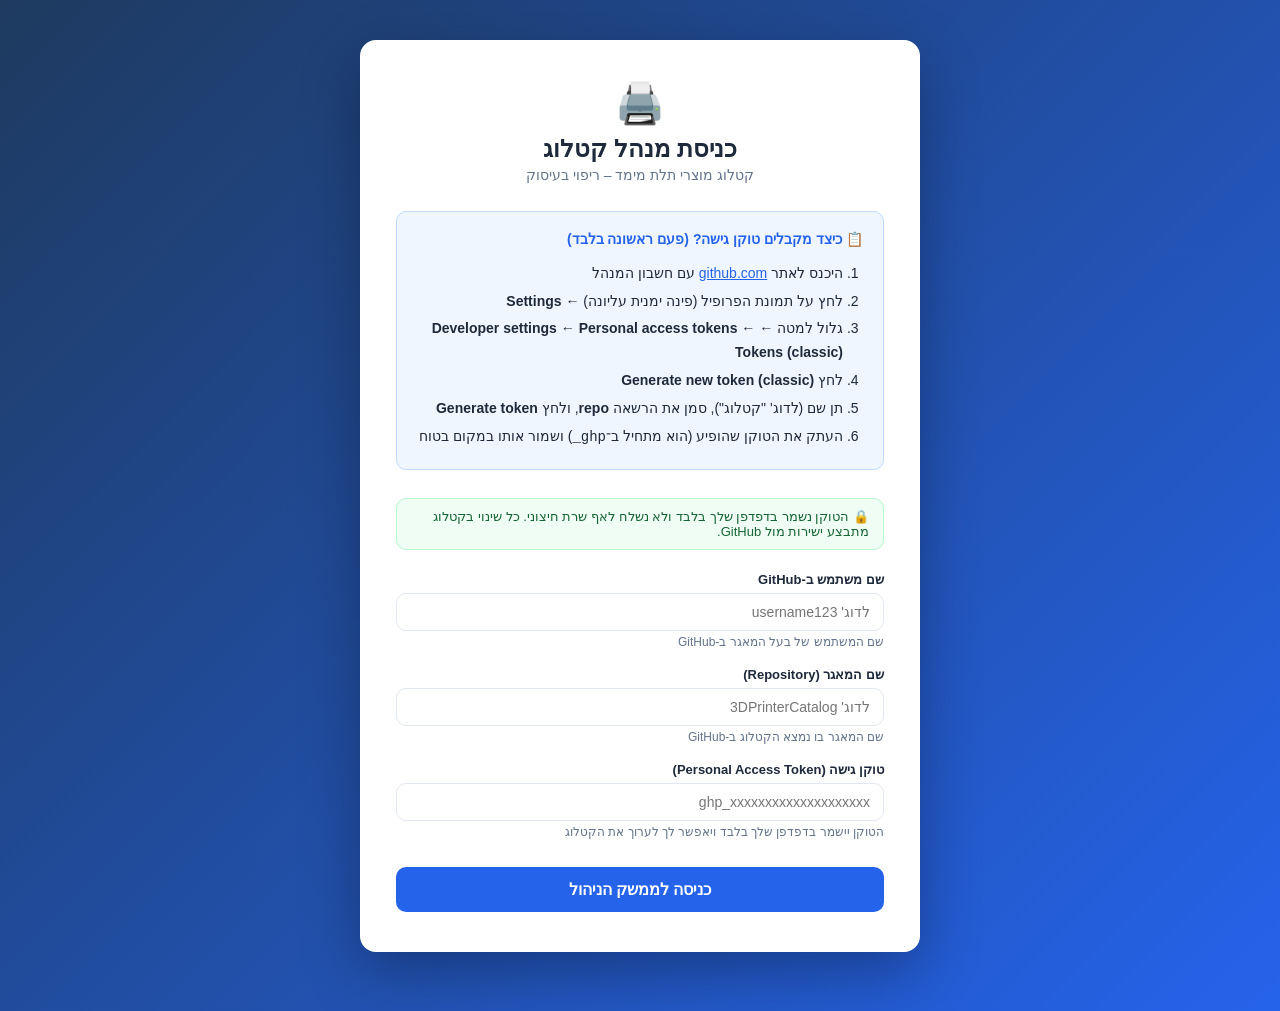
==== admin.html @ b7395b2d "Add Hebrew admin panel; load catalog from products.json Made-with: Cursor" ====
<!DOCTYPE html>
<html lang="he" dir="rtl">
<head>
    <meta charset="UTF-8" />
    <meta name="viewport" content="width=device-width, initial-scale=1.0" />
    <title>ניהול הקטלוג</title>
    <style>
        *, *::before, *::after { box-sizing: border-box; margin: 0; padding: 0; }

        :root {
            --primary: #2563eb;
            --primary-dark: #1d4ed8;
            --danger: #dc2626;
            --danger-dark: #b91c1c;
            --success: #16a34a;
            --bg: #f1f5f9;
            --card: #ffffff;
            --border: #e2e8f0;
            --text: #1e293b;
            --muted: #64748b;
            --radius: 10px;
        }

        body {
            font-family: 'Segoe UI', Arial, sans-serif;
            background: var(--bg);
            color: var(--text);
            min-height: 100vh;
            direction: rtl;
        }

        .hidden { display: none !important; }

        /* ── Loading Overlay ─────────────────────────────────── */
        #loadingOverlay {
            position: fixed; inset: 0;
            background: rgba(0,0,0,0.45);
            display: flex; align-items: center; justify-content: center;
            z-index: 9999;
        }
        .spinner {
            width: 52px; height: 52px;
            border: 5px solid rgba(255,255,255,0.3);
            border-top-color: #fff;
            border-radius: 50%;
            animation: spin 0.8s linear infinite;
        }
        .spinner-label {
            color: #fff; margin-top: 14px; font-size: 15px;
        }
        .spinner-wrap { text-align: center; }
        @keyframes spin { to { transform: rotate(360deg); } }

        /* ── Toast ──────────────────────────────────────────── */
        .toast {
            position: fixed; bottom: 24px; left: 50%; transform: translateX(-50%);
            padding: 13px 28px; border-radius: var(--radius);
            color: #fff; font-size: 15px; font-weight: 600;
            z-index: 9998; box-shadow: 0 4px 20px rgba(0,0,0,0.2);
            transition: opacity 0.4s;
        }
        .toast-success { background: var(--success); }
        .toast-error   { background: var(--danger); }

        /* ── Login Screen ───────────────────────────────────── */
        #loginScreen {
            min-height: 100vh;
            display: flex; align-items: flex-start; justify-content: center;
            padding: 40px 16px 60px;
            background: linear-gradient(135deg, #1e3a5f 0%, #2563eb 100%);
        }
        .login-card {
            background: var(--card);
            border-radius: 16px;
            padding: 40px 36px;
            max-width: 560px; width: 100%;
            box-shadow: 0 20px 60px rgba(0,0,0,0.3);
        }
        .login-logo {
            font-size: 40px; text-align: center; margin-bottom: 8px;
        }
        .login-card h1 {
            text-align: center; font-size: 24px; margin-bottom: 4px; color: var(--text);
        }
        .login-subtitle {
            text-align: center; color: var(--muted); margin-bottom: 28px; font-size: 14px;
        }
        .instructions-box {
            background: #eff6ff;
            border: 1px solid #bfdbfe;
            border-radius: var(--radius);
            padding: 16px 20px;
            margin-bottom: 28px;
            font-size: 14px;
            line-height: 1.7;
        }
        .instructions-box h3 {
            font-size: 14px; margin-bottom: 10px; color: var(--primary);
        }
        .instructions-box ol { padding-right: 20px; }
        .instructions-box li { margin-bottom: 4px; }
        .instructions-box a { color: var(--primary); }
        .security-note {
            background: #f0fdf4;
            border: 1px solid #bbf7d0;
            border-radius: var(--radius);
            padding: 10px 14px;
            font-size: 13px;
            color: #166534;
            margin-bottom: 22px;
        }

        /* ── Forms (shared) ─────────────────────────────────── */
        .field { margin-bottom: 18px; }
        .field label {
            display: block; font-size: 13px; font-weight: 600;
            margin-bottom: 6px; color: var(--text);
        }
        .field small {
            display: block; font-size: 12px; color: var(--muted); margin-top: 4px;
        }
        input[type="text"], input[type="password"], textarea, select {
            width: 100%; padding: 10px 13px;
            border: 1.5px solid var(--border); border-radius: var(--radius);
            font-size: 14px; font-family: inherit; color: var(--text);
            background: #fff; direction: rtl;
            transition: border-color 0.2s;
        }
        input:focus, textarea:focus, select:focus {
            outline: none; border-color: var(--primary);
        }
        textarea { resize: vertical; min-height: 90px; }

        .btn {
            display: inline-flex; align-items: center; justify-content: center;
            gap: 6px; padding: 10px 20px; border-radius: var(--radius);
            font-size: 14px; font-weight: 600; cursor: pointer;
            border: none; transition: background 0.2s, transform 0.1s;
        }
        .btn:active { transform: scale(0.97); }
        .btn-primary { background: var(--primary); color: #fff; }
        .btn-primary:hover { background: var(--primary-dark); }
        .btn-danger  { background: var(--danger);  color: #fff; }
        .btn-danger:hover  { background: var(--danger-dark); }
        .btn-ghost   { background: transparent; color: var(--muted); border: 1.5px solid var(--border); }
        .btn-ghost:hover   { background: var(--bg); }
        .btn-full { width: 100%; padding: 13px; font-size: 16px; }

        .error-msg {
            background: #fef2f2; border: 1px solid #fecaca;
            color: var(--danger); border-radius: var(--radius);
            padding: 10px 14px; font-size: 13px; margin-top: 12px;
        }

        /* ── Main Screen ────────────────────────────────────── */
        #mainScreen { min-height: 100vh; display: flex; flex-direction: column; }

        header {
            background: var(--primary);
            color: #fff;
            padding: 0 28px;
            height: 60px;
            display: flex; align-items: center; justify-content: space-between;
            box-shadow: 0 2px 8px rgba(0,0,0,0.15);
            position: sticky; top: 0; z-index: 100;
        }
        .header-left { display: flex; align-items: center; gap: 14px; }
        header h1 { font-size: 18px; font-weight: 700; }
        .repo-label {
            background: rgba(255,255,255,0.2);
            padding: 3px 10px; border-radius: 20px;
            font-size: 12px; font-family: monospace;
        }

        main { flex: 1; padding: 28px; max-width: 1200px; margin: 0 auto; width: 100%; }

        .toolbar {
            display: flex; align-items: center; justify-content: space-between;
            margin-bottom: 24px; flex-wrap: wrap; gap: 12px;
        }
        .product-count { font-size: 14px; color: var(--muted); }

        .product-grid {
            display: grid;
            grid-template-columns: repeat(auto-fill, minmax(300px, 1fr));
            gap: 18px;
        }
        .empty-state {
            grid-column: 1/-1; text-align: center;
            color: var(--muted); font-size: 16px; padding: 60px 0;
        }

        .product-card {
            background: var(--card);
            border: 1.5px solid var(--border);
            border-radius: var(--radius);
            display: flex; gap: 14px; padding: 14px;
            box-shadow: 0 1px 4px rgba(0,0,0,0.06);
            transition: box-shadow 0.2s;
        }
        .product-card:hover { box-shadow: 0 4px 16px rgba(0,0,0,0.1); }
        .product-thumb {
            flex-shrink: 0; width: 80px; height: 80px;
            border-radius: 8px; overflow: hidden;
            background: var(--bg);
        }
        .product-thumb img {
            width: 100%; height: 100%; object-fit: cover;
        }
        .product-info { flex: 1; min-width: 0; }
        .product-info strong { display: block; font-size: 15px; margin-bottom: 4px; }
        .category-badge {
            display: inline-block;
            background: #dbeafe; color: #1e40af;
            font-size: 11px; font-weight: 600;
            padding: 2px 8px; border-radius: 20px; margin-bottom: 6px;
        }
        .product-desc-preview {
            font-size: 12px; color: var(--muted); line-height: 1.5;
        }
        .card-imgs-count { font-size: 11px; color: var(--muted); margin-top: 5px; }
        .product-actions {
            display: flex; flex-direction: column; gap: 8px;
            justify-content: center;
        }
        .btn-edit {
            padding: 6px 12px; border-radius: 7px;
            background: #eff6ff; color: var(--primary);
            border: 1.5px solid #bfdbfe; cursor: pointer;
            font-size: 13px; font-weight: 600;
            transition: background 0.2s;
        }
        .btn-edit:hover { background: #dbeafe; }
        .btn-del {
            padding: 6px 12px; border-radius: 7px;
            background: #fef2f2; color: var(--danger);
            border: 1.5px solid #fecaca; cursor: pointer;
            font-size: 13px; font-weight: 600;
            transition: background 0.2s;
        }
        .btn-del:hover { background: #fee2e2; }

        /* ── Modal ──────────────────────────────────────────── */
        .modal-wrap {
            position: fixed; inset: 0; z-index: 500;
            display: flex; align-items: flex-start; justify-content: center;
            padding: 40px 16px;
        }
        .modal-backdrop {
            position: fixed; inset: 0;
            background: rgba(0,0,0,0.5); backdrop-filter: blur(2px);
        }
        .modal-panel {
            position: relative; z-index: 1;
            background: var(--card);
            border-radius: 16px;
            width: 100%; max-width: 560px;
            max-height: 90vh; overflow-y: auto;
            padding: 32px 28px;
            box-shadow: 0 20px 60px rgba(0,0,0,0.3);
        }
        .modal-panel h2 { font-size: 20px; margin-bottom: 24px; }

        .category-row {
            display: flex; gap: 10px; align-items: center;
        }
        .category-row select { flex: 1; }
        .new-cat-row {
            display: flex; gap: 8px; margin-top: 10px;
        }
        .new-cat-row input { flex: 1; }

        .img-section-label {
            font-size: 13px; font-weight: 600; margin-bottom: 8px; color: var(--text);
        }
        .img-chips { display: flex; flex-wrap: wrap; gap: 8px; margin-bottom: 12px; }
        .img-chip {
            display: flex; align-items: center; gap: 6px;
            background: var(--bg); border: 1.5px solid var(--border);
            border-radius: 8px; padding: 5px 8px;
        }
        .img-chip img {
            width: 36px; height: 36px; object-fit: cover;
            border-radius: 5px; background: #e2e8f0;
        }
        .img-chip-name {
            font-size: 11px; color: var(--muted); max-width: 120px;
            overflow: hidden; text-overflow: ellipsis; white-space: nowrap;
        }
        .img-chip-remove {
            background: none; border: none; cursor: pointer;
            color: var(--danger); font-size: 18px; line-height: 1;
            padding: 0 2px; font-weight: bold;
        }
        .img-chip-remove:hover { color: var(--danger-dark); }
        .no-imgs-note { font-size: 13px; color: var(--muted); margin-bottom: 10px; }
        .new-imgs-title {
            font-size: 12px; font-weight: 600; color: var(--primary);
            margin: 12px 0 8px;
        }

        .upload-btn-label {
            display: inline-flex; align-items: center; gap: 6px;
            background: var(--bg); border: 1.5px dashed var(--border);
            border-radius: var(--radius); padding: 9px 16px;
            cursor: pointer; font-size: 13px; font-weight: 600; color: var(--primary);
            transition: background 0.2s, border-color 0.2s;
        }
        .upload-btn-label:hover { background: #eff6ff; border-color: var(--primary); }

        .modal-footer {
            display: flex; gap: 10px; justify-content: flex-end;
            margin-top: 28px; padding-top: 20px;
            border-top: 1px solid var(--border);
        }

        /* ── Confirm Dialog ─────────────────────────────────── */
        .confirm-panel {
            position: relative; z-index: 1;
            background: var(--card); border-radius: 14px;
            padding: 32px 28px; max-width: 400px; width: 100%;
            box-shadow: 0 20px 60px rgba(0,0,0,0.3);
            text-align: center;
        }
        .confirm-panel p { font-size: 16px; margin-bottom: 24px; line-height: 1.6; }
        .confirm-panel strong { color: var(--danger); }
        .confirm-btns { display: flex; gap: 12px; justify-content: center; }

        @media (max-width: 600px) {
            .login-card { padding: 28px 18px; }
            main { padding: 16px; }
            .modal-panel { padding: 22px 16px; }
            header { padding: 0 14px; }
            header h1 { font-size: 15px; }
            .repo-label { display: none; }
        }
    </style>
</head>
<body>

<!-- ── Loading Overlay ──────────────────────────────────────── -->
<div id="loadingOverlay" class="hidden">
    <div class="spinner-wrap">
        <div class="spinner"></div>
        <p class="spinner-label">אנא המתן...</p>
    </div>
</div>

<!-- ── Toast ────────────────────────────────────────────────── -->
<div id="toast" class="toast toast-success hidden"></div>

<!-- ══════════════════════════════════════════════════════════
     LOGIN SCREEN
═══════════════════════════════════════════════════════════ -->
<div id="loginScreen">
    <div class="login-card">
        <div class="login-logo">🖨️</div>
        <h1>כניסת מנהל קטלוג</h1>
        <p class="login-subtitle">קטלוג מוצרי תלת מימד – ריפוי בעיסוק</p>

        <div class="instructions-box">
            <h3>📋 כיצד מקבלים טוקן גישה? (פעם ראשונה בלבד)</h3>
            <ol>
                <li>היכנס לאתר <a href="https://github.com" target="_blank">github.com</a> עם חשבון המנהל</li>
                <li>לחץ על תמונת הפרופיל (פינה ימנית עליונה) ← <strong>Settings</strong></li>
                <li>גלול למטה ← <strong>Developer settings</strong> ← <strong>Personal access tokens</strong> ← <strong>Tokens (classic)</strong></li>
                <li>לחץ <strong>Generate new token (classic)</strong></li>
                <li>תן שם (לדוג' "קטלוג"), סמן את הרשאה <strong>repo</strong>, ולחץ <strong>Generate token</strong></li>
                <li>העתק את הטוקן שהופיע (הוא מתחיל ב־<code>ghp_</code>) ושמור אותו במקום בטוח</li>
            </ol>
        </div>

        <div class="security-note">
            🔒 הטוקן נשמר בדפדפן שלך בלבד ולא נשלח לאף שרת חיצוני. כל שינוי בקטלוג מתבצע ישירות מול GitHub.
        </div>

        <form id="loginForm">
            <div class="field">
                <label>שם משתמש ב-GitHub</label>
                <input id="ownerInput" type="text" placeholder="לדוג' username123" autocomplete="username" required />
                <small>שם המשתמש של בעל המאגר ב-GitHub</small>
            </div>
            <div class="field">
                <label>שם המאגר (Repository)</label>
                <input id="repoInput" type="text" placeholder="לדוג' 3DPrinterCatalog" required />
                <small>שם המאגר בו נמצא הקטלוג ב-GitHub</small>
            </div>
            <div class="field">
                <label>טוקן גישה (Personal Access Token)</label>
                <input id="tokenInput" type="password" placeholder="ghp_xxxxxxxxxxxxxxxxxxxx" autocomplete="current-password" required />
                <small>הטוקן יישמר בדפדפן שלך בלבד ויאפשר לך לערוך את הקטלוג</small>
            </div>

            <div id="loginError" class="error-msg hidden"></div>

            <button type="submit" class="btn btn-primary btn-full" style="margin-top: 10px;">
                כניסה לממשק הניהול
            </button>
        </form>
    </div>
</div>

<!-- ══════════════════════════════════════════════════════════
     MAIN SCREEN
═══════════════════════════════════════════════════════════ -->
<div id="mainScreen" class="hidden">
    <header>
        <div class="header-left">
            <h1>🖨️ ניהול קטלוג</h1>
            <span class="repo-label" id="repoLabel"></span>
        </div>
        <button class="btn btn-ghost" style="color:#fff; border-color:rgba(255,255,255,0.4);" onclick="logout()">
            התנתק
        </button>
    </header>

    <main>
        <div class="toolbar">
            <button class="btn btn-primary" onclick="openAddModal()">
                ＋ הוסף מוצר חדש
            </button>
            <span class="product-count" id="productCount"></span>
        </div>

        <div id="productGrid" class="product-grid"></div>
    </main>
</div>

<!-- ══════════════════════════════════════════════════════════
     PRODUCT MODAL (Add / Edit)
═══════════════════════════════════════════════════════════ -->
<div id="productModal" class="modal-wrap hidden">
    <div class="modal-backdrop" onclick="closeModal()"></div>
    <div class="modal-panel">
        <h2 id="modalTitle">הוסף מוצר חדש</h2>

        <form id="productForm">
            <div class="field">
                <label>שם המוצר *</label>
                <input id="fName" type="text" placeholder="לדוג' מחזיק כוס" required />
            </div>

            <div class="field">
                <label>תיאור המוצר *</label>
                <textarea id="fDesc" placeholder="תיאור מפורט של המוצר, גדלים, שימושים..."></textarea>
            </div>

            <div class="field">
                <label>קטגוריה *</label>
                <div class="category-row">
                    <select id="fCategory"></select>
                    <button type="button" class="btn btn-ghost" style="white-space:nowrap;" onclick="toggleNewCat()">+ חדשה</button>
                </div>
                <div id="newCatRow" class="new-cat-row hidden">
                    <input id="fNewCat" type="text" placeholder="שם הקטגוריה החדשה..."
                        onkeydown="if(event.key==='Enter'){event.preventDefault();confirmNewCat();}" />
                    <button type="button" class="btn btn-primary" onclick="confirmNewCat()">אשר</button>
                </div>
            </div>

            <div class="field">
                <p class="img-section-label">תמונות קיימות</p>
                <div id="existingImgList" class="img-chips"></div>

                <label class="upload-btn-label" style="margin-top:8px;">
                    📎 הוסף תמונות חדשות
                    <input id="imgInput" type="file" accept="image/*" multiple
                        style="display:none" onchange="handleImgSelect(event)" />
                </label>

                <div id="newImgTitle" class="new-imgs-title hidden">תמונות חדשות להעלאה:</div>
                <div id="newImgList" class="img-chips" style="margin-top:0;"></div>
            </div>

            <div class="modal-footer">
                <button type="button" class="btn btn-ghost" onclick="closeModal()">ביטול</button>
                <button type="submit" class="btn btn-primary" id="submitBtn">שמור</button>
            </div>
        </form>
    </div>
</div>

<!-- ══════════════════════════════════════════════════════════
     DELETE CONFIRM DIALOG
═══════════════════════════════════════════════════════════ -->
<div id="confirmDialog" class="modal-wrap hidden">
    <div class="modal-backdrop" onclick="closeConfirm()"></div>
    <div class="confirm-panel">
        <p>האם אתה בטוח שברצונך למחוק את המוצר<br /><strong id="deleteProductName"></strong>?</p>
        <p style="font-size:13px; color:#64748b; margin-bottom:20px;">לא ניתן לבטל פעולה זו.</p>
        <div class="confirm-btns">
            <button class="btn btn-ghost" onclick="closeConfirm()">ביטול</button>
            <button class="btn btn-danger" onclick="confirmDelete()">כן, מחק</button>
        </div>
    </div>
</div>

<script src="admin.js"></script>
</body>
</html>
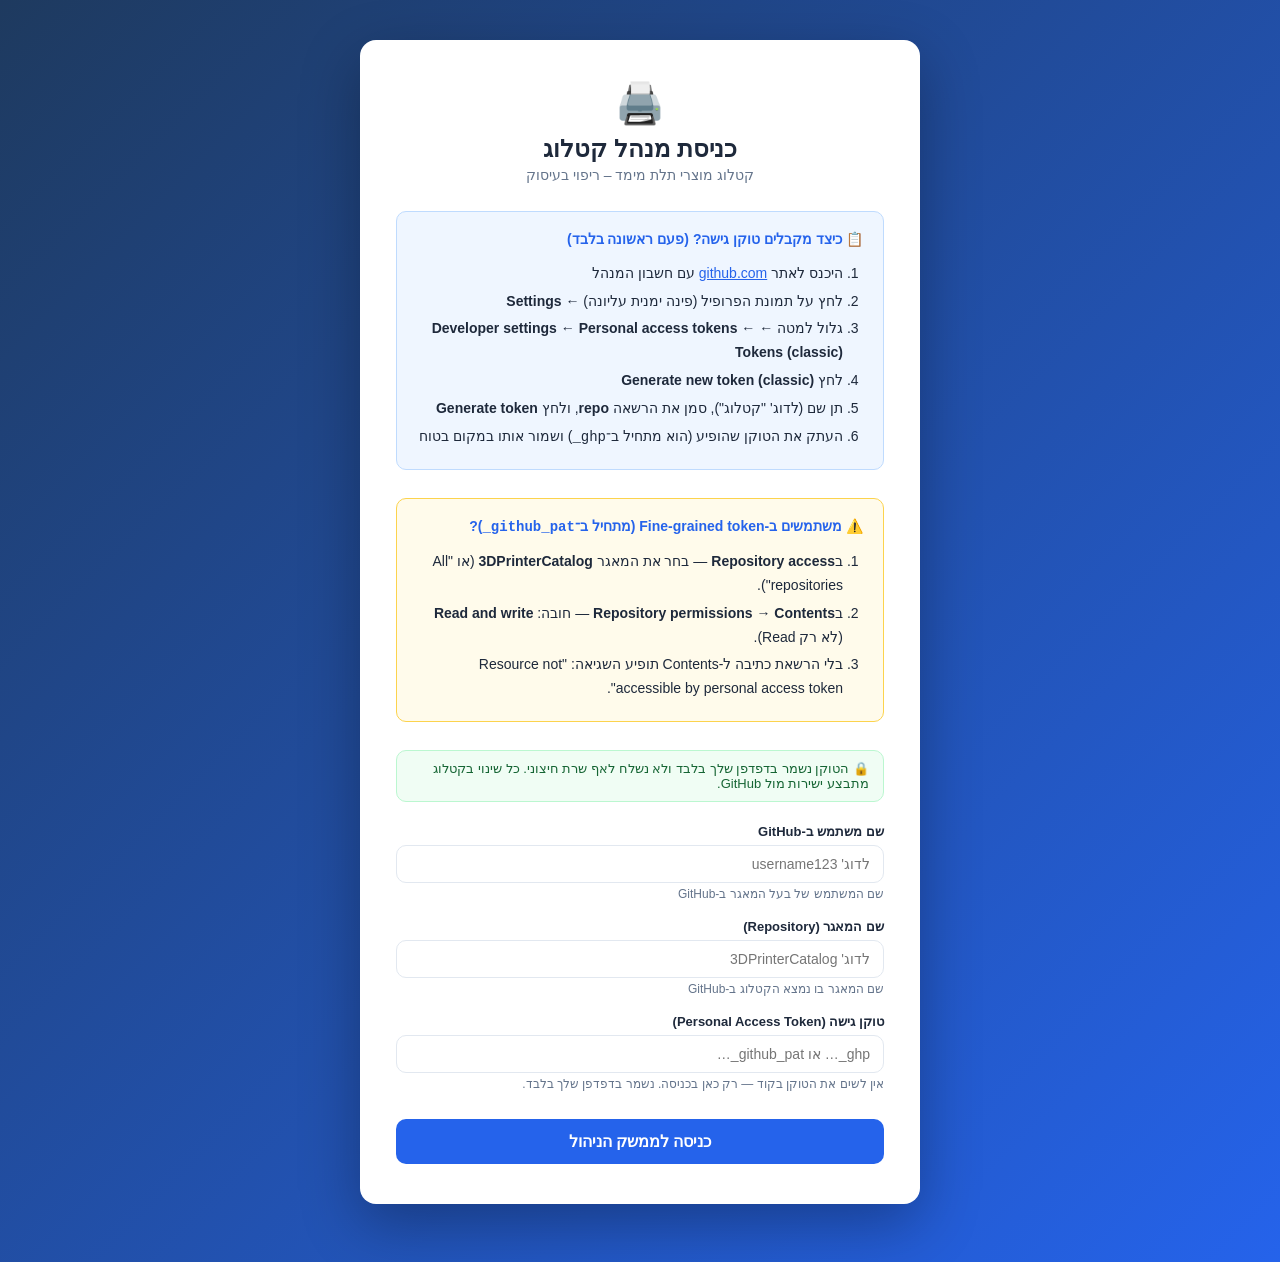
==== commit 2335e686: "Add instructions for Fine-grained Personal Access Tokens in admin panel and update token input place" ====
--- a/admin.html
+++ b/admin.html
@@ -370,6 +370,15 @@
             </ol>
         </div>
 
+        <div class="instructions-box" style="background:#fffbeb; border-color:#fcd34d;">
+            <h3>⚠️ משתמשים ב-Fine-grained token (מתחיל ב־<code>github_pat_</code>)?</h3>
+            <ol style="margin-top:8px;">
+                <li>ב<strong>Repository access</strong> — בחר את המאגר <strong>3DPrinterCatalog</strong> (או &quot;All repositories&quot;).</li>
+                <li>ב<strong>Repository permissions</strong> → <strong>Contents</strong> — חובה: <strong>Read and write</strong> (לא רק Read).</li>
+                <li>בלי הרשאת כתיבה ל-Contents תופיע השגיאה: &quot;Resource not accessible by personal access token&quot;.</li>
+            </ol>
+        </div>
+
         <div class="security-note">
             🔒 הטוקן נשמר בדפדפן שלך בלבד ולא נשלח לאף שרת חיצוני. כל שינוי בקטלוג מתבצע ישירות מול GitHub.
         </div>
@@ -387,8 +396,8 @@
             </div>
             <div class="field">
                 <label>טוקן גישה (Personal Access Token)</label>
-                <input id="tokenInput" type="password" placeholder="ghp_xxxxxxxxxxxxxxxxxxxx" autocomplete="current-password" required />
-                <small>הטוקן יישמר בדפדפן שלך בלבד ויאפשר לך לערוך את הקטלוג</small>
+                <input id="tokenInput" type="password" placeholder="ghp_… או github_pat_…" autocomplete="current-password" required />
+                <small>אין לשים את הטוקן בקוד — רק כאן בכניסה. נשמר בדפדפן שלך בלבד.</small>
             </div>
 
             <div id="loginError" class="error-msg hidden"></div>
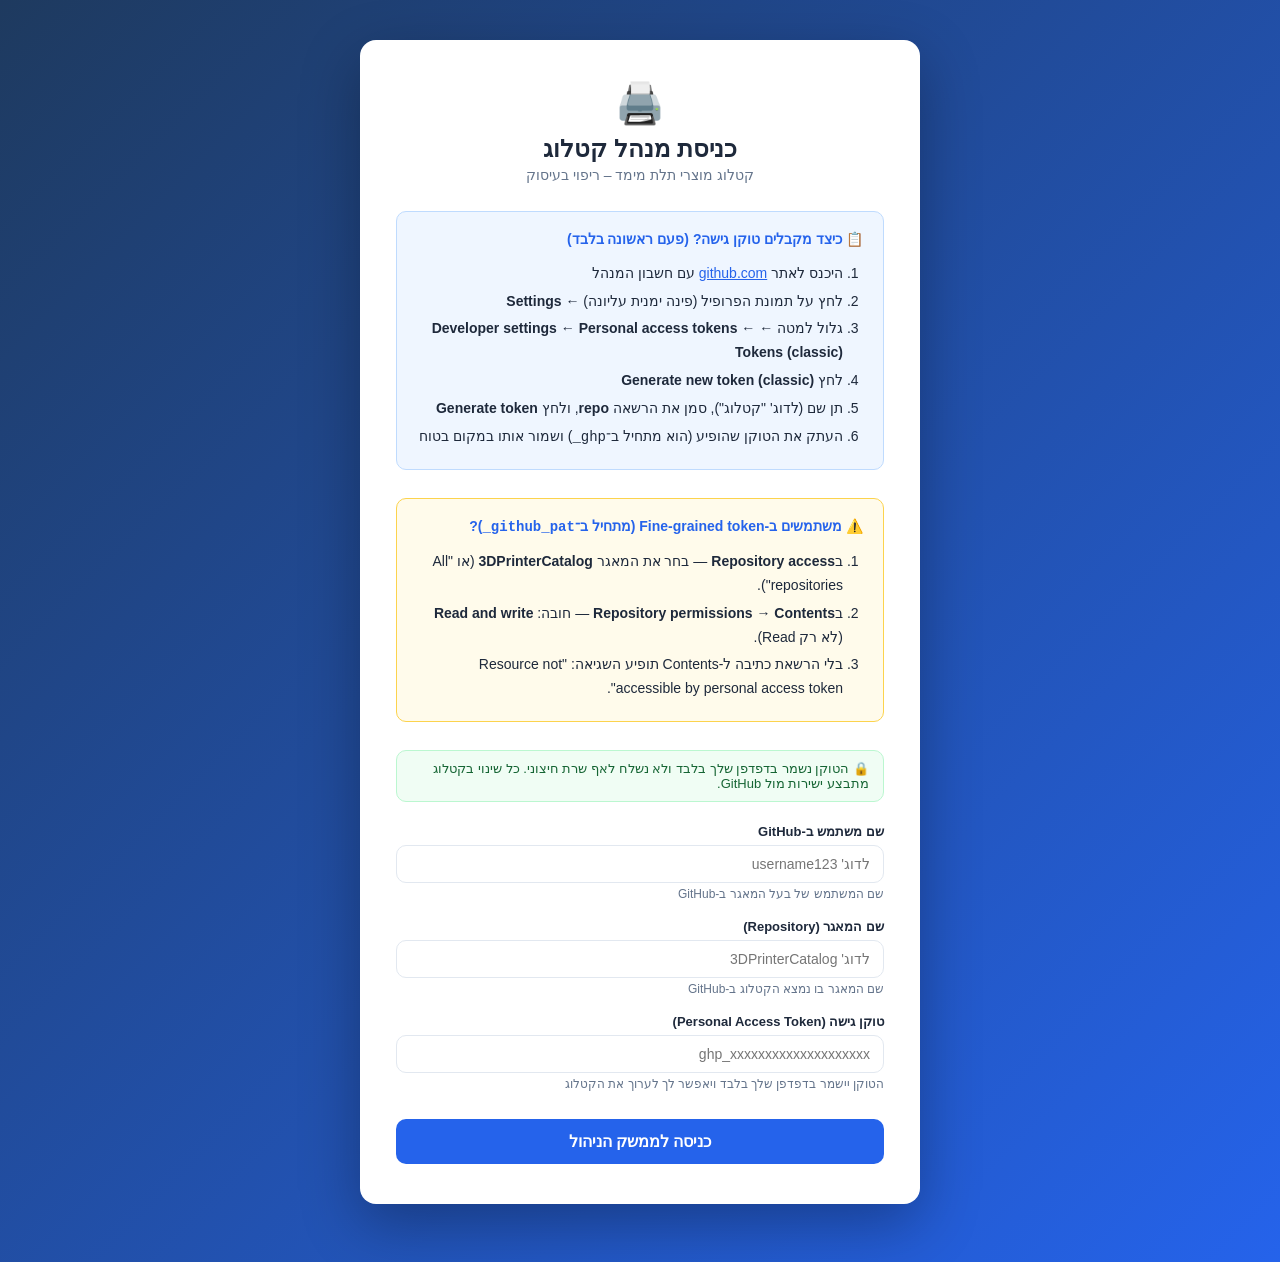
==== commit 25c907a6: "Enhance admin panel with clearer token instructions and update product grid rendering for improved i" ====
--- a/admin.html
+++ b/admin.html
@@ -396,8 +396,8 @@
             </div>
             <div class="field">
                 <label>טוקן גישה (Personal Access Token)</label>
-                <input id="tokenInput" type="password" placeholder="ghp_… או github_pat_…" autocomplete="current-password" required />
-                <small>אין לשים את הטוקן בקוד — רק כאן בכניסה. נשמר בדפדפן שלך בלבד.</small>
+                <input id="tokenInput" type="password" placeholder="ghp_xxxxxxxxxxxxxxxxxxxx" autocomplete="current-password" required />
+                <small>הטוקן יישמר בדפדפן שלך בלבד ויאפשר לך לערוך את הקטלוג</small>
             </div>
 
             <div id="loginError" class="error-msg hidden"></div>
